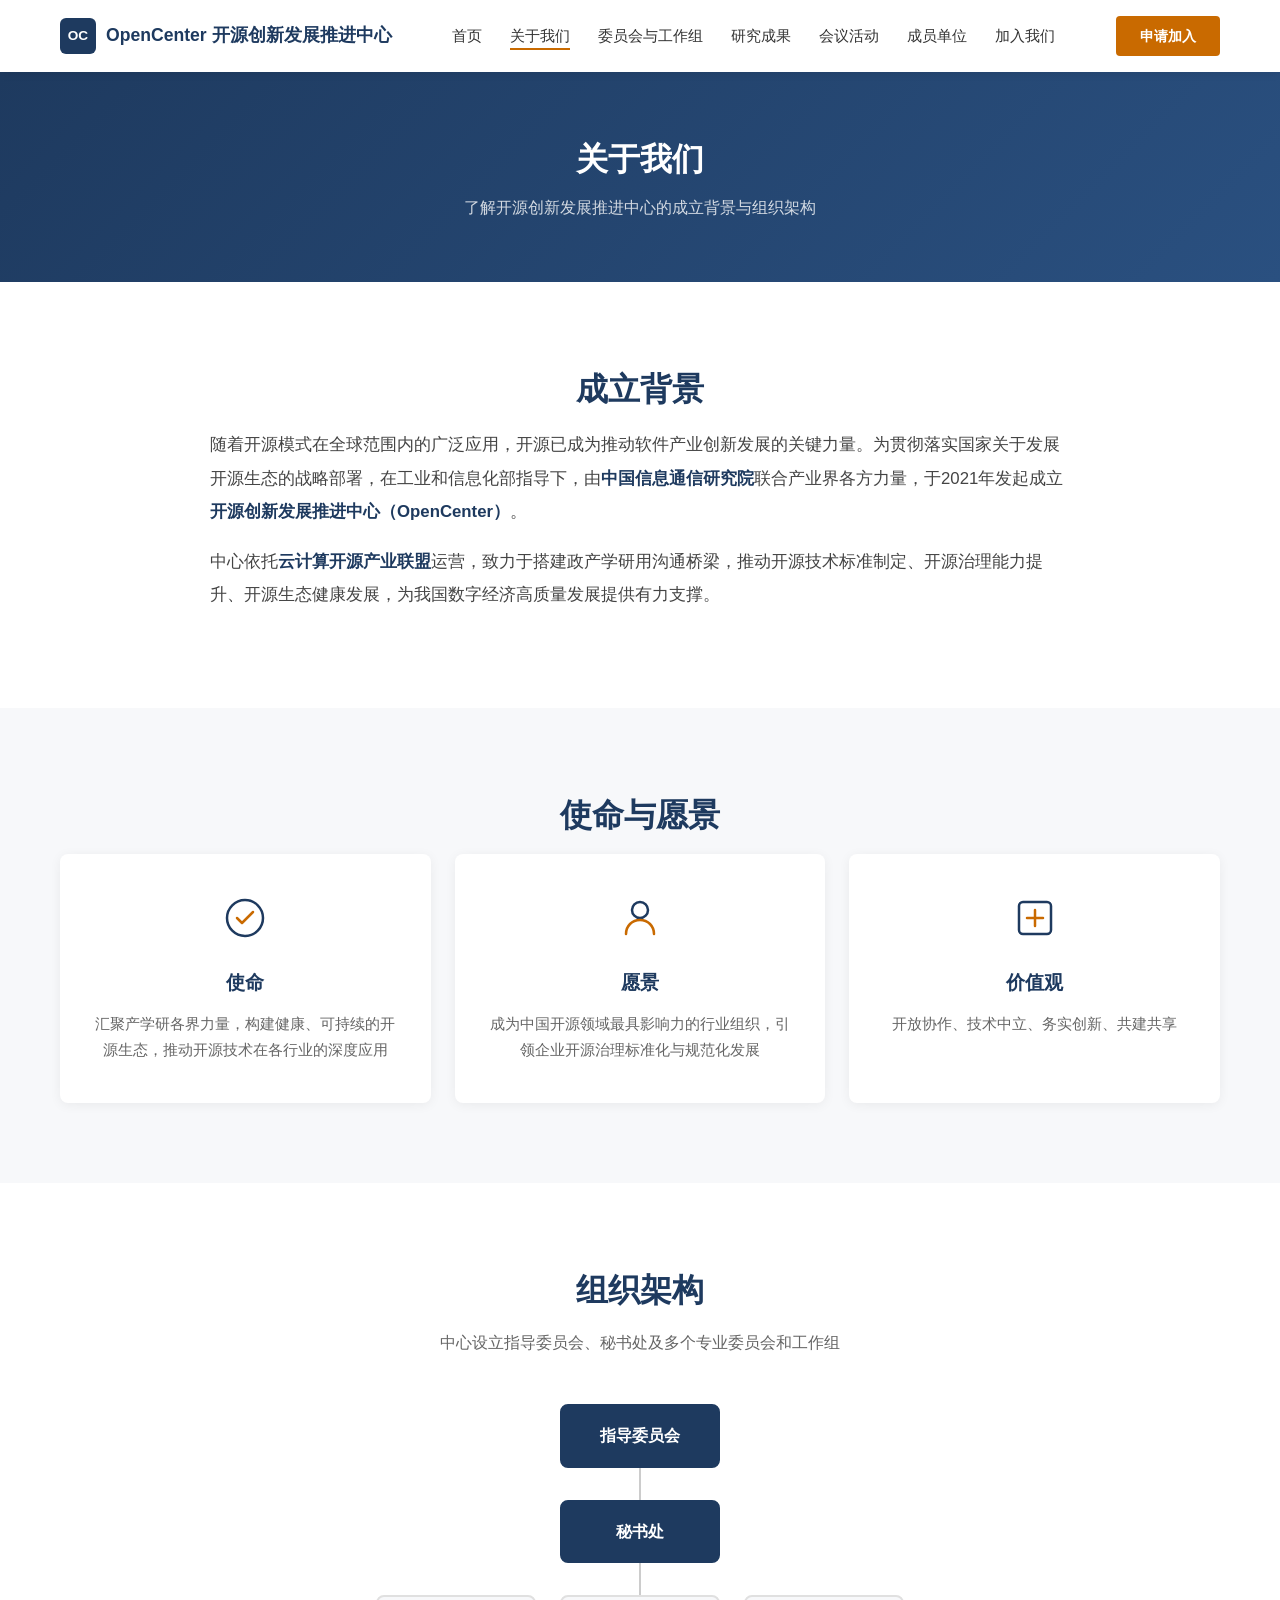
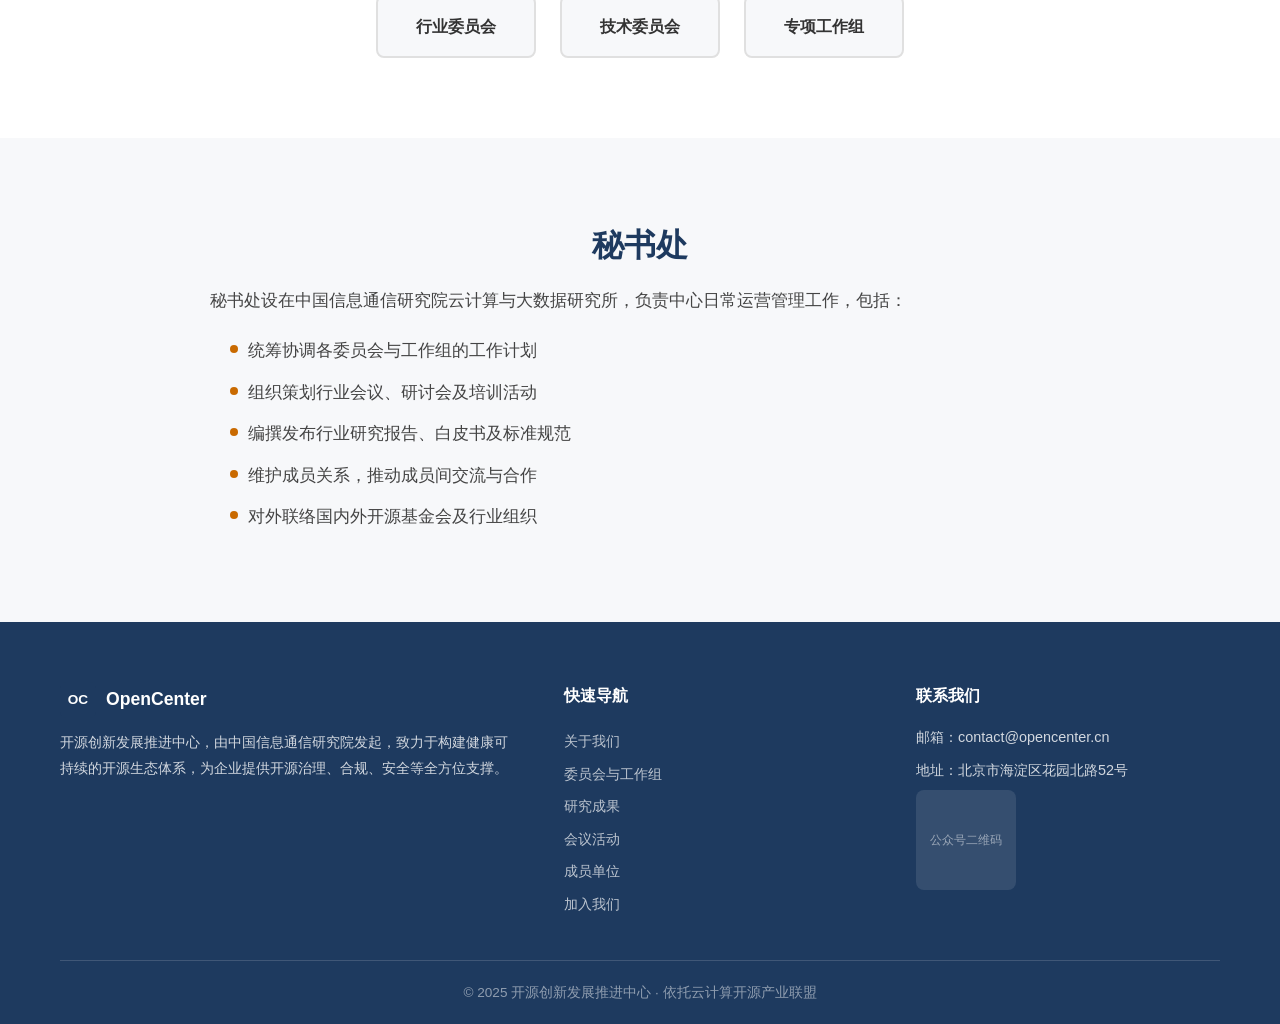
==== about.html @ 2e2fbcd4 "添加全部子页面：关于我们、委员会、研究成果、会议活动、成员单位、加入我们、自测问卷 包含分类筛选、表单提交、问卷评分等交互功能  https://claude.ai/code/session_017f" ====
<!DOCTYPE html>
<html lang="zh-CN">
<head>
  <meta charset="UTF-8">
  <meta name="viewport" content="width=device-width, initial-scale=1.0">
  <title>关于我们 - 开源创新发展推进中心</title>
  <link rel="stylesheet" href="css/style.css">
  <link rel="stylesheet" href="css/pages.css">
</head>
<body class="page-top">

  <!-- 导航栏 -->
  <nav class="navbar">
    <div class="container">
      <a href="index.html" class="navbar-logo">
        <span class="logo-icon">OC</span>
        <span>OpenCenter 开源创新发展推进中心</span>
      </a>
      <div class="navbar-toggle" id="navToggle">
        <span></span><span></span><span></span>
      </div>
      <ul class="navbar-nav" id="navMenu">
        <li><a href="index.html">首页</a></li>
        <li><a href="about.html" class="active">关于我们</a></li>
        <li><a href="committees.html">委员会与工作组</a></li>
        <li><a href="research.html">研究成果</a></li>
        <li><a href="events.html">会议活动</a></li>
        <li><a href="members.html">成员单位</a></li>
        <li><a href="join.html">加入我们</a></li>
      </ul>
      <div class="navbar-cta">
        <a href="join.html" class="btn btn-primary">申请加入</a>
      </div>
    </div>
  </nav>

  <!-- Banner -->
  <section class="page-banner">
    <h1>关于我们</h1>
    <p>了解开源创新发展推进中心的成立背景与组织架构</p>
  </section>

  <!-- 成立背景 -->
  <section class="section">
    <div class="container">
      <h2 class="section-title">成立背景</h2>
      <div class="about-intro">
        <p>随着开源模式在全球范围内的广泛应用，开源已成为推动软件产业创新发展的关键力量。为贯彻落实国家关于发展开源生态的战略部署，在工业和信息化部指导下，由<strong>中国信息通信研究院</strong>联合产业界各方力量，于2021年发起成立<strong>开源创新发展推进中心（OpenCenter）</strong>。</p>
        <p>中心依托<strong>云计算开源产业联盟</strong>运营，致力于搭建政产学研用沟通桥梁，推动开源技术标准制定、开源治理能力提升、开源生态健康发展，为我国数字经济高质量发展提供有力支撑。</p>
      </div>
    </div>
  </section>

  <!-- 使命与愿景 -->
  <section class="section" style="background:#f7f8fa;">
    <div class="container">
      <h2 class="section-title">使命与愿景</h2>
      <div class="grid-3 mission-grid">
        <div class="card mission-card">
          <div class="mission-icon">
            <svg viewBox="0 0 48 48" width="48" height="48"><circle cx="24" cy="24" r="18" fill="none" stroke="#1E3A5F" stroke-width="2.5"/><path d="M16 24l5 5 11-11" fill="none" stroke="#C96A00" stroke-width="2.5" stroke-linecap="round" stroke-linejoin="round"/></svg>
          </div>
          <h3>使命</h3>
          <p>汇聚产学研各界力量，构建健康、可持续的开源生态，推动开源技术在各行业的深度应用</p>
        </div>
        <div class="card mission-card">
          <div class="mission-icon">
            <svg viewBox="0 0 48 48" width="48" height="48"><circle cx="24" cy="16" r="8" fill="none" stroke="#1E3A5F" stroke-width="2.5"/><path d="M10 40c0-8 6-14 14-14s14 6 14 14" fill="none" stroke="#C96A00" stroke-width="2.5" stroke-linecap="round"/></svg>
          </div>
          <h3>愿景</h3>
          <p>成为中国开源领域最具影响力的行业组织，引领企业开源治理标准化与规范化发展</p>
        </div>
        <div class="card mission-card">
          <div class="mission-icon">
            <svg viewBox="0 0 48 48" width="48" height="48"><rect x="8" y="8" width="32" height="32" rx="4" fill="none" stroke="#1E3A5F" stroke-width="2.5"/><line x1="24" y1="16" x2="24" y2="32" stroke="#C96A00" stroke-width="2.5" stroke-linecap="round"/><line x1="16" y1="24" x2="32" y2="24" stroke="#C96A00" stroke-width="2.5" stroke-linecap="round"/></svg>
          </div>
          <h3>价值观</h3>
          <p>开放协作、技术中立、务实创新、共建共享</p>
        </div>
      </div>
    </div>
  </section>

  <!-- 组织架构 -->
  <section class="section">
    <div class="container">
      <h2 class="section-title">组织架构</h2>
      <p class="section-subtitle">中心设立指导委员会、秘书处及多个专业委员会和工作组</p>
      <div class="org-chart">
        <div class="org-level org-top">
          <div class="org-box org-highlight">指导委员会</div>
        </div>
        <div class="org-line"></div>
        <div class="org-level">
          <div class="org-box org-highlight">秘书处</div>
        </div>
        <div class="org-line"></div>
        <div class="org-level org-bottom">
          <div class="org-box">行业委员会</div>
          <div class="org-box">技术委员会</div>
          <div class="org-box">专项工作组</div>
        </div>
      </div>
    </div>
  </section>

  <!-- 秘书处介绍 -->
  <section class="section" style="background:#f7f8fa;">
    <div class="container">
      <h2 class="section-title">秘书处</h2>
      <div class="about-intro">
        <p>秘书处设在中国信息通信研究院云计算与大数据研究所，负责中心日常运营管理工作，包括：</p>
        <ul class="about-list">
          <li>统筹协调各委员会与工作组的工作计划</li>
          <li>组织策划行业会议、研讨会及培训活动</li>
          <li>编撰发布行业研究报告、白皮书及标准规范</li>
          <li>维护成员关系，推动成员间交流与合作</li>
          <li>对外联络国内外开源基金会及行业组织</li>
        </ul>
      </div>
    </div>
  </section>

  <!-- 页脚 -->
  <footer class="footer">
    <div class="container">
      <div class="footer-grid">
        <div class="footer-brand">
          <div class="navbar-logo" style="color:#fff;">
            <span class="logo-icon">OC</span>
            <span>OpenCenter</span>
          </div>
          <p>开源创新发展推进中心，由中国信息通信研究院发起，致力于构建健康可持续的开源生态体系，为企业提供开源治理、合规、安全等全方位支撑。</p>
        </div>
        <div class="footer-links">
          <h4>快速导航</h4>
          <a href="about.html">关于我们</a>
          <a href="committees.html">委员会与工作组</a>
          <a href="research.html">研究成果</a>
          <a href="events.html">会议活动</a>
          <a href="members.html">成员单位</a>
          <a href="join.html">加入我们</a>
        </div>
        <div class="footer-contact">
          <h4>联系我们</h4>
          <p>邮箱：contact@opencenter.cn</p>
          <p>地址：北京市海淀区花园北路52号</p>
          <div class="footer-qrcode">公众号二维码</div>
        </div>
      </div>
      <div class="footer-bottom">
        © 2025 开源创新发展推进中心 · 依托云计算开源产业联盟
      </div>
    </div>
  </footer>

  <script src="js/main.js"></script>
</body>
</html>
---- css/style.css ----
/* ============================================
   OpenCenter 开源创新发展推进中心 - 全局样式
   主色: #1E3A5F (深蓝)
   辅色: #C96A00 (橙色CTA)
   ============================================ */

/* --- Reset & Base --- */
*,
*::before,
*::after {
  margin: 0;
  padding: 0;
  box-sizing: border-box;
}

html {
  scroll-behavior: smooth;
  font-size: 16px;
}

body {
  font-family: "PingFang SC", "Microsoft YaHei", "Helvetica Neue", Arial, sans-serif;
  color: #333;
  background: #fff;
  line-height: 1.7;
}

a {
  color: #1E3A5F;
  text-decoration: none;
  transition: color 0.2s;
}

a:hover {
  color: #C96A00;
}

img {
  max-width: 100%;
  display: block;
}

ul {
  list-style: none;
}

/* --- 通用容器 --- */
.container {
  max-width: 1200px;
  margin: 0 auto;
  padding: 0 20px;
}

/* --- 通用模块间距 --- */
.section {
  padding: 80px 0;
}

.section-title {
  text-align: center;
  font-size: 2rem;
  font-weight: 700;
  color: #1E3A5F;
  margin-bottom: 12px;
}

.section-subtitle {
  text-align: center;
  font-size: 1rem;
  color: #666;
  margin-bottom: 48px;
}

/* --- 按钮 --- */
.btn {
  display: inline-block;
  padding: 12px 32px;
  border-radius: 4px;
  font-size: 1rem;
  font-weight: 600;
  cursor: pointer;
  border: none;
  transition: all 0.25s;
  text-align: center;
}

.btn-primary {
  background: #C96A00;
  color: #fff;
}

.btn-primary:hover {
  background: #b55d00;
  color: #fff;
}

.btn-outline {
  background: transparent;
  color: #fff;
  border: 2px solid #fff;
}

.btn-outline:hover {
  background: rgba(255, 255, 255, 0.15);
  color: #fff;
}

.btn-outline-blue {
  background: transparent;
  color: #1E3A5F;
  border: 2px solid #1E3A5F;
}

.btn-outline-blue:hover {
  background: #1E3A5F;
  color: #fff;
}

/* --- 导航栏 --- */
.navbar {
  position: fixed;
  top: 0;
  left: 0;
  width: 100%;
  background: #fff;
  box-shadow: 0 2px 8px rgba(0, 0, 0, 0.08);
  z-index: 1000;
  height: 72px;
}

.navbar .container {
  display: flex;
  align-items: center;
  justify-content: space-between;
  height: 100%;
}

.navbar-logo {
  display: flex;
  align-items: center;
  gap: 10px;
  font-size: 1.1rem;
  font-weight: 700;
  color: #1E3A5F;
  white-space: nowrap;
}

.navbar-logo .logo-icon {
  width: 36px;
  height: 36px;
  background: #1E3A5F;
  border-radius: 6px;
  display: flex;
  align-items: center;
  justify-content: center;
  color: #fff;
  font-weight: 800;
  font-size: 0.85rem;
  flex-shrink: 0;
}

.navbar-nav {
  display: flex;
  align-items: center;
  gap: 28px;
}

.navbar-nav a {
  font-size: 0.95rem;
  color: #333;
  font-weight: 500;
  padding: 4px 0;
  position: relative;
}

.navbar-nav a::after {
  content: "";
  position: absolute;
  bottom: -2px;
  left: 0;
  width: 0;
  height: 2px;
  background: #C96A00;
  transition: width 0.25s;
}

.navbar-nav a:hover::after,
.navbar-nav a.active::after {
  width: 100%;
}

.navbar-nav a:hover {
  color: #1E3A5F;
}

.navbar-cta .btn {
  padding: 8px 24px;
  font-size: 0.9rem;
}

/* 移动端汉堡菜单 */
.navbar-toggle {
  display: none;
  flex-direction: column;
  gap: 5px;
  cursor: pointer;
  padding: 4px;
}

.navbar-toggle span {
  width: 24px;
  height: 2px;
  background: #1E3A5F;
  border-radius: 2px;
  transition: all 0.3s;
}

/* --- 页脚 --- */
.footer {
  background: #1E3A5F;
  color: rgba(255, 255, 255, 0.8);
  padding: 60px 0 0;
}

.footer-grid {
  display: grid;
  grid-template-columns: 1.5fr 1fr 1fr;
  gap: 48px;
  padding-bottom: 40px;
}

.footer-brand p {
  font-size: 0.9rem;
  margin-top: 12px;
  line-height: 1.8;
}

.footer h4 {
  color: #fff;
  font-size: 1rem;
  margin-bottom: 16px;
}

.footer-links a {
  display: block;
  color: rgba(255, 255, 255, 0.7);
  font-size: 0.9rem;
  padding: 4px 0;
}

.footer-links a:hover {
  color: #fff;
}

.footer-contact p {
  font-size: 0.9rem;
  margin-bottom: 8px;
}

.footer-qrcode {
  width: 100px;
  height: 100px;
  background: rgba(255, 255, 255, 0.1);
  border-radius: 8px;
  display: flex;
  align-items: center;
  justify-content: center;
  font-size: 0.75rem;
  color: rgba(255, 255, 255, 0.5);
  margin-top: 8px;
}

.footer-bottom {
  border-top: 1px solid rgba(255, 255, 255, 0.15);
  padding: 20px 0;
  text-align: center;
  font-size: 0.85rem;
  color: rgba(255, 255, 255, 0.5);
}

/* --- 通用卡片 --- */
.card {
  background: #fff;
  border-radius: 8px;
  padding: 32px 24px;
  box-shadow: 0 2px 12px rgba(0, 0, 0, 0.06);
  transition: box-shadow 0.25s, transform 0.25s;
}

.card:hover {
  box-shadow: 0 6px 24px rgba(0, 0, 0, 0.1);
  transform: translateY(-2px);
}

/* --- 3列网格 --- */
.grid-3 {
  display: grid;
  grid-template-columns: repeat(3, 1fr);
  gap: 24px;
}

/* --- 页面顶部间距（导航栏占位） --- */
.page-top {
  padding-top: 72px;
}

/* --- 子页面通用Banner --- */
.page-banner {
  background: linear-gradient(135deg, #1E3A5F 0%, #2a5080 100%);
  padding: 60px 0;
  text-align: center;
  color: #fff;
}

.page-banner h1 {
  font-size: 2rem;
  margin-bottom: 8px;
}

.page-banner p {
  font-size: 1rem;
  opacity: 0.8;
}

/* ============================================
   响应式
   ============================================ */

/* 平板 */
@media (max-width: 992px) {
  .grid-3 {
    grid-template-columns: repeat(2, 1fr);
  }

  .footer-grid {
    grid-template-columns: 1fr 1fr;
  }

  .navbar-nav {
    display: none;
    position: absolute;
    top: 72px;
    left: 0;
    width: 100%;
    background: #fff;
    flex-direction: column;
    padding: 16px 20px;
    gap: 12px;
    box-shadow: 0 4px 12px rgba(0, 0, 0, 0.08);
  }

  .navbar-nav.active {
    display: flex;
  }

  .navbar-toggle {
    display: flex;
  }

  .navbar-cta {
    display: none;
  }
}

/* 手机 */
@media (max-width: 576px) {
  .section {
    padding: 48px 0;
  }

  .section-title {
    font-size: 1.5rem;
  }

  .grid-3 {
    grid-template-columns: 1fr;
  }

  .footer-grid {
    grid-template-columns: 1fr;
    gap: 32px;
  }

  .page-banner {
    padding: 40px 0;
  }

  .page-banner h1 {
    font-size: 1.5rem;
  }
}
---- css/pages.css ----
/* ============================================
   子页面公共样式
   ============================================ */

/* --- 关于我们 --- */
.about-intro {
  max-width: 860px;
  margin: 0 auto;
  font-size: 1.05rem;
  line-height: 2;
  color: #444;
}

.about-intro p {
  margin-bottom: 16px;
}

.about-intro strong {
  color: #1E3A5F;
}

.about-list {
  margin-top: 12px;
  padding-left: 20px;
}

.about-list li {
  position: relative;
  padding-left: 18px;
  margin-bottom: 8px;
  list-style: none;
}

.about-list li::before {
  content: "";
  position: absolute;
  left: 0;
  top: 11px;
  width: 8px;
  height: 8px;
  background: #C96A00;
  border-radius: 50%;
}

/* 使命愿景卡片 */
.mission-card {
  text-align: center;
  padding: 40px 28px;
}

.mission-icon {
  margin-bottom: 16px;
}

.mission-card h3 {
  font-size: 1.2rem;
  color: #1E3A5F;
  margin-bottom: 12px;
}

.mission-card p {
  color: #666;
  font-size: 0.95rem;
}

/* 组织架构图 */
.org-chart {
  max-width: 700px;
  margin: 0 auto;
  text-align: center;
}

.org-level {
  display: flex;
  justify-content: center;
  gap: 24px;
  flex-wrap: wrap;
}

.org-box {
  background: #f7f8fa;
  border: 2px solid #e0e0e0;
  border-radius: 8px;
  padding: 16px 32px;
  font-size: 1rem;
  font-weight: 600;
  color: #333;
  min-width: 160px;
}

.org-highlight {
  background: #1E3A5F;
  color: #fff;
  border-color: #1E3A5F;
}

.org-line {
  width: 2px;
  height: 32px;
  background: #ccc;
  margin: 0 auto;
}

/* --- 委员会与工作组 --- */
.wg-card {
  padding: 28px 24px;
}

.wg-badge {
  display: inline-block;
  background: #e8f0fc;
  color: #1E3A5F;
  font-size: 0.75rem;
  font-weight: 600;
  padding: 3px 10px;
  border-radius: 3px;
  margin-bottom: 12px;
}

.wg-badge-tech {
  background: #e6f7ee;
  color: #1a7a42;
}

.wg-badge-special {
  background: #fef3e6;
  color: #C96A00;
}

.wg-card h3 {
  font-size: 1.15rem;
  color: #1E3A5F;
  margin-bottom: 8px;
}

.wg-direction {
  font-size: 0.9rem;
  color: #666;
  margin-bottom: 16px;
}

.wg-meta {
  display: flex;
  flex-direction: column;
  gap: 4px;
  font-size: 0.85rem;
  color: #999;
  margin-bottom: 16px;
}

/* --- 研究成果 --- */
.filter-bar {
  display: flex;
  justify-content: center;
  gap: 8px;
  margin-bottom: 36px;
  flex-wrap: wrap;
}

.filter-btn {
  padding: 8px 24px;
  border: 2px solid #e0e0e0;
  background: #fff;
  border-radius: 4px;
  font-size: 0.9rem;
  color: #666;
  cursor: pointer;
  transition: all 0.2s;
}

.filter-btn:hover {
  border-color: #1E3A5F;
  color: #1E3A5F;
}

.filter-btn.active {
  background: #1E3A5F;
  color: #fff;
  border-color: #1E3A5F;
}

.report-card-full {
  padding: 0;
  overflow: hidden;
}

.report-cover-full {
  height: 140px;
  background: linear-gradient(135deg, #1E3A5F, #2a5080);
  display: flex;
  align-items: center;
  justify-content: center;
}

.report-cover-full span {
  color: rgba(255, 255, 255, 0.8);
  font-size: 0.9rem;
  border: 1px solid rgba(255, 255, 255, 0.3);
  padding: 4px 14px;
  border-radius: 4px;
}

.report-cover-green {
  background: linear-gradient(135deg, #1a6b40, #2a8a5a);
}

.report-cover-orange {
  background: linear-gradient(135deg, #b35e00, #d4800a);
}

.report-info {
  padding: 20px 24px 24px;
}

.report-info h3 {
  font-size: 1.05rem;
  color: #333;
  margin-bottom: 8px;
}

.report-info p {
  font-size: 0.9rem;
  color: #666;
  margin-bottom: 12px;
}

.report-meta {
  display: flex;
  align-items: center;
  gap: 12px;
  margin-bottom: 16px;
  font-size: 0.8rem;
  color: #999;
}

.report-tag {
  background: #e8f0fc;
  color: #1E3A5F;
  padding: 2px 8px;
  border-radius: 3px;
  font-weight: 600;
}

.tag-report {
  background: #e6f7ee;
  color: #1a7a42;
}

.tag-standard {
  background: #fef3e6;
  color: #C96A00;
}

.report-card-full.hidden {
  display: none;
}

/* --- 会议活动 --- */
.event-card {
  padding: 28px 24px;
}

.event-date-badge {
  display: inline-flex;
  flex-direction: column;
  align-items: center;
  background: #1E3A5F;
  color: #fff;
  border-radius: 6px;
  padding: 8px 14px;
  margin-bottom: 16px;
  line-height: 1.2;
}

.event-date-badge .event-month {
  font-size: 0.75rem;
  opacity: 0.8;
}

.event-date-badge .event-day {
  font-size: 1.4rem;
  font-weight: 800;
}

.event-upcoming .event-date-badge {
  background: #C96A00;
}

.event-card h3 {
  font-size: 1.1rem;
  color: #1E3A5F;
  margin-bottom: 8px;
}

.event-card p {
  font-size: 0.9rem;
  color: #666;
  margin-bottom: 12px;
}

.event-status {
  display: inline-block;
  font-size: 0.8rem;
  padding: 3px 10px;
  border-radius: 3px;
  margin-bottom: 12px;
}

.status-upcoming {
  background: #fef3e6;
  color: #C96A00;
  font-weight: 600;
}

.status-past {
  background: #f0f0f0;
  color: #999;
}

/* --- 成员单位 --- */
.member-tier {
  margin-bottom: 48px;
}

.tier-title {
  font-size: 1.2rem;
  color: #1E3A5F;
  font-weight: 700;
  margin-bottom: 20px;
  padding-bottom: 10px;
  border-bottom: 2px solid #e0e0e0;
  display: flex;
  align-items: center;
  gap: 8px;
}

.tier-badge {
  display: inline-block;
  padding: 2px 10px;
  border-radius: 3px;
  font-size: 0.75rem;
  font-weight: 700;
  color: #fff;
}

.tier-platinum .tier-badge { background: #8a7d65; }
.tier-gold .tier-badge { background: #c9a800; }
.tier-silver .tier-badge { background: #8a8a8a; }
.tier-normal .tier-badge { background: #1E3A5F; }

.member-logo-grid {
  display: grid;
  gap: 16px;
}

.tier-platinum .member-logo-grid {
  grid-template-columns: repeat(4, 1fr);
}

.tier-gold .member-logo-grid {
  grid-template-columns: repeat(6, 1fr);
}

.tier-silver .member-logo-grid,
.tier-normal .member-logo-grid {
  grid-template-columns: repeat(8, 1fr);
}

.member-logo {
  height: 64px;
  background: #f5f5f5;
  border-radius: 6px;
  display: flex;
  align-items: center;
  justify-content: center;
  font-size: 0.8rem;
  color: #999;
  transition: all 0.25s;
  border: 1px solid #eee;
}

.member-logo:hover {
  background: #fff;
  color: #1E3A5F;
  border-color: #1E3A5F;
}

.tier-platinum .member-logo {
  height: 80px;
  font-size: 0.9rem;
  border: 2px solid #d4c9a8;
}

.tier-gold .member-logo {
  height: 72px;
  border: 2px solid #e8d990;
}

/* --- 加入我们 --- */
.benefits-table {
  width: 100%;
  border-collapse: collapse;
  margin-bottom: 48px;
  font-size: 0.9rem;
}

.benefits-table th,
.benefits-table td {
  padding: 14px 16px;
  text-align: center;
  border: 1px solid #e0e0e0;
}

.benefits-table thead th {
  background: #1E3A5F;
  color: #fff;
  font-weight: 600;
}

.benefits-table thead th:first-child {
  text-align: left;
}

.benefits-table tbody td:first-child {
  text-align: left;
  font-weight: 500;
  color: #333;
}

.benefits-table tbody tr:nth-child(even) {
  background: #f9fafb;
}

.check-mark {
  color: #1a7a42;
  font-weight: 700;
}

.cross-mark {
  color: #ccc;
}

/* 申请流程 */
.process-steps {
  display: flex;
  justify-content: center;
  gap: 0;
  margin: 48px 0;
  flex-wrap: wrap;
}

.process-step {
  text-align: center;
  flex: 1;
  min-width: 140px;
  padding: 0 16px;
  position: relative;
}

.step-number {
  width: 48px;
  height: 48px;
  background: #1E3A5F;
  color: #fff;
  border-radius: 50%;
  display: flex;
  align-items: center;
  justify-content: center;
  font-size: 1.2rem;
  font-weight: 700;
  margin: 0 auto 12px;
}

.process-step h4 {
  font-size: 0.95rem;
  color: #333;
  margin-bottom: 4px;
}

.process-step p {
  font-size: 0.8rem;
  color: #999;
}

.process-step::after {
  content: "";
  position: absolute;
  top: 24px;
  right: -16px;
  width: 32px;
  height: 2px;
  background: #ccc;
}

.process-step:last-child::after {
  display: none;
}

/* 申请表单 */
.join-form {
  max-width: 600px;
  margin: 0 auto;
  background: #f7f8fa;
  border-radius: 12px;
  padding: 40px;
}

.form-group {
  margin-bottom: 20px;
}

.form-group label {
  display: block;
  font-size: 0.9rem;
  font-weight: 600;
  color: #333;
  margin-bottom: 6px;
}

.form-group input,
.form-group select,
.form-group textarea {
  width: 100%;
  padding: 10px 14px;
  border: 1px solid #ddd;
  border-radius: 6px;
  font-size: 0.95rem;
  font-family: inherit;
  transition: border-color 0.2s;
  background: #fff;
}

.form-group input:focus,
.form-group select:focus,
.form-group textarea:focus {
  outline: none;
  border-color: #1E3A5F;
}

.form-group textarea {
  height: 100px;
  resize: vertical;
}

.form-submit {
  text-align: center;
  margin-top: 24px;
}

.form-success {
  display: none;
  text-align: center;
  padding: 40px;
}

.form-success h3 {
  font-size: 1.3rem;
  color: #1a7a42;
  margin-bottom: 12px;
}

.form-success p {
  color: #666;
}

/* --- 自测问卷 --- */
.quiz-container {
  max-width: 700px;
  margin: 0 auto;
}

.quiz-question {
  background: #f7f8fa;
  border-radius: 10px;
  padding: 28px;
  margin-bottom: 24px;
}

.quiz-question h3 {
  font-size: 1rem;
  color: #1E3A5F;
  margin-bottom: 16px;
  font-weight: 600;
}

.quiz-options label {
  display: block;
  padding: 10px 16px;
  margin-bottom: 8px;
  background: #fff;
  border: 1px solid #e0e0e0;
  border-radius: 6px;
  cursor: pointer;
  font-size: 0.9rem;
  transition: all 0.2s;
}

.quiz-options label:hover {
  border-color: #1E3A5F;
}

.quiz-options input[type="radio"] {
  margin-right: 8px;
}

.quiz-result {
  display: none;
  text-align: center;
  padding: 48px 24px;
  background: #f7f8fa;
  border-radius: 12px;
}

.quiz-result h3 {
  font-size: 1.5rem;
  color: #1E3A5F;
  margin-bottom: 12px;
}

.quiz-result p {
  color: #666;
  margin-bottom: 24px;
}

/* --- 响应式补充 --- */
@media (max-width: 992px) {
  .tier-platinum .member-logo-grid {
    grid-template-columns: repeat(3, 1fr);
  }
  .tier-gold .member-logo-grid {
    grid-template-columns: repeat(4, 1fr);
  }
  .tier-silver .member-logo-grid,
  .tier-normal .member-logo-grid {
    grid-template-columns: repeat(4, 1fr);
  }

  .benefits-table {
    font-size: 0.8rem;
  }
  .benefits-table th,
  .benefits-table td {
    padding: 10px 8px;
  }
}

@media (max-width: 576px) {
  .tier-platinum .member-logo-grid,
  .tier-gold .member-logo-grid {
    grid-template-columns: repeat(2, 1fr);
  }
  .tier-silver .member-logo-grid,
  .tier-normal .member-logo-grid {
    grid-template-columns: repeat(3, 1fr);
  }

  .process-steps {
    flex-direction: column;
    align-items: center;
    gap: 20px;
  }
  .process-step::after {
    display: none;
  }

  .join-form {
    padding: 24px 20px;
  }

  .benefits-table {
    font-size: 0.7rem;
  }
}
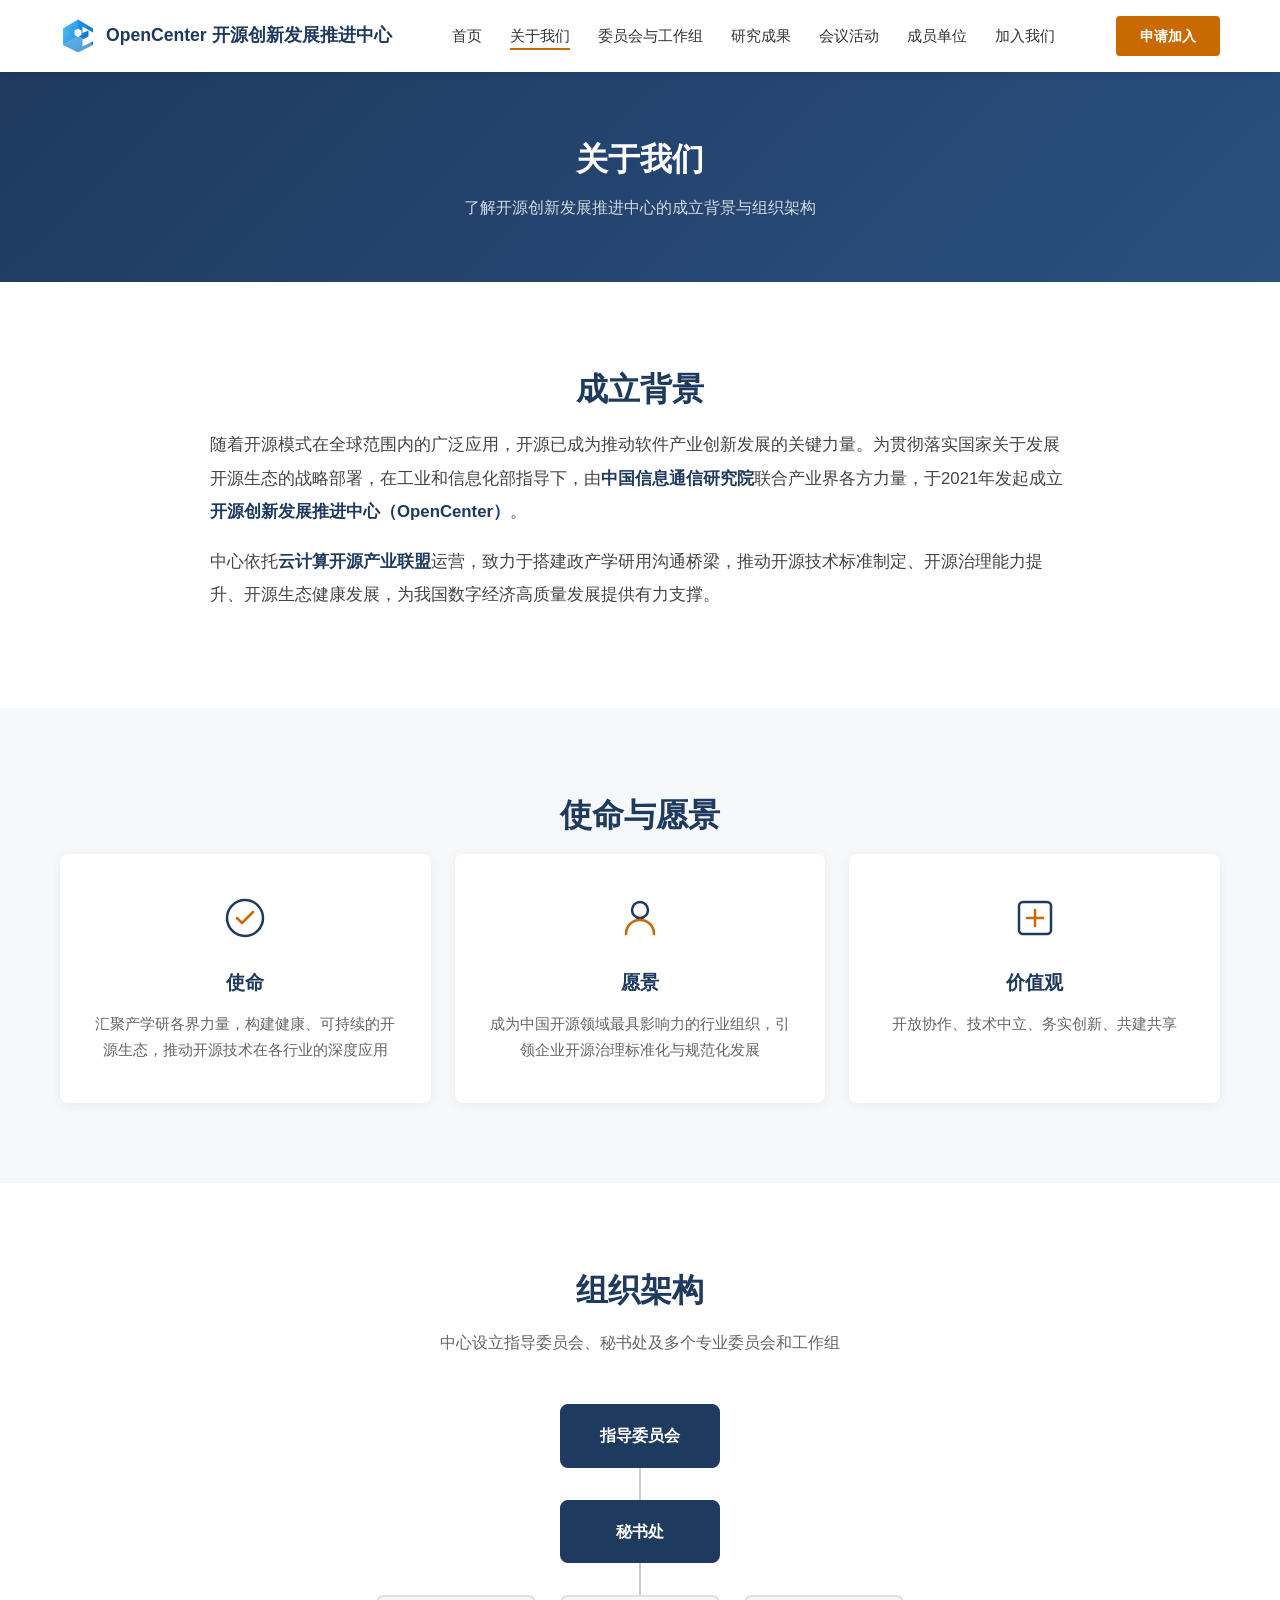
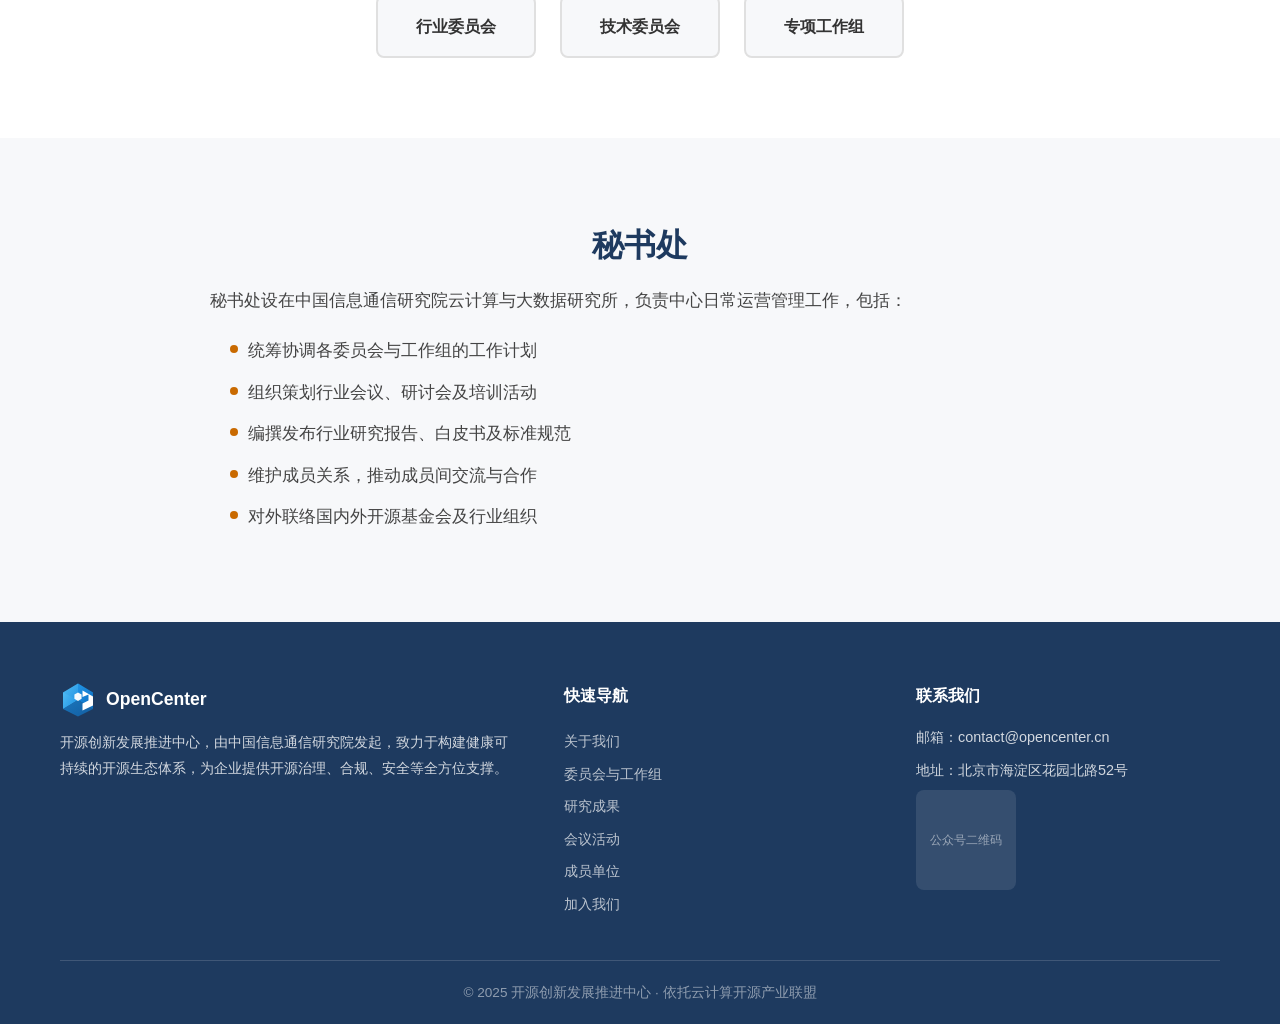
==== commit 6a3c203f: "替换Logo为实际品牌图标，所有页面统一更新 https://claude.ai/code/session_017f9sECmCyYtahqKe2KrUcT" ====
--- a/about.html
+++ b/about.html
@@ -13,7 +13,7 @@
   <nav class="navbar">
     <div class="container">
       <a href="index.html" class="navbar-logo">
-        <span class="logo-icon">OC</span>
+        <img src="images/logo.svg" alt="OpenCenter" class="logo-img">
         <span>OpenCenter 开源创新发展推进中心</span>
       </a>
       <div class="navbar-toggle" id="navToggle">
@@ -127,7 +127,7 @@
       <div class="footer-grid">
         <div class="footer-brand">
           <div class="navbar-logo" style="color:#fff;">
-            <span class="logo-icon">OC</span>
+            <img src="images/logo.svg" alt="OpenCenter" class="logo-img">
             <span>OpenCenter</span>
           </div>
           <p>开源创新发展推进中心，由中国信息通信研究院发起，致力于构建健康可持续的开源生态体系，为企业提供开源治理、合规、安全等全方位支撑。</p>
--- a/css/style.css
+++ b/css/style.css
@@ -145,17 +145,9 @@
   white-space: nowrap;
 }
 
-.navbar-logo .logo-icon {
+.navbar-logo .logo-img {
   width: 36px;
   height: 36px;
-  background: #1E3A5F;
-  border-radius: 6px;
-  display: flex;
-  align-items: center;
-  justify-content: center;
-  color: #fff;
-  font-weight: 800;
-  font-size: 0.85rem;
   flex-shrink: 0;
 }
 
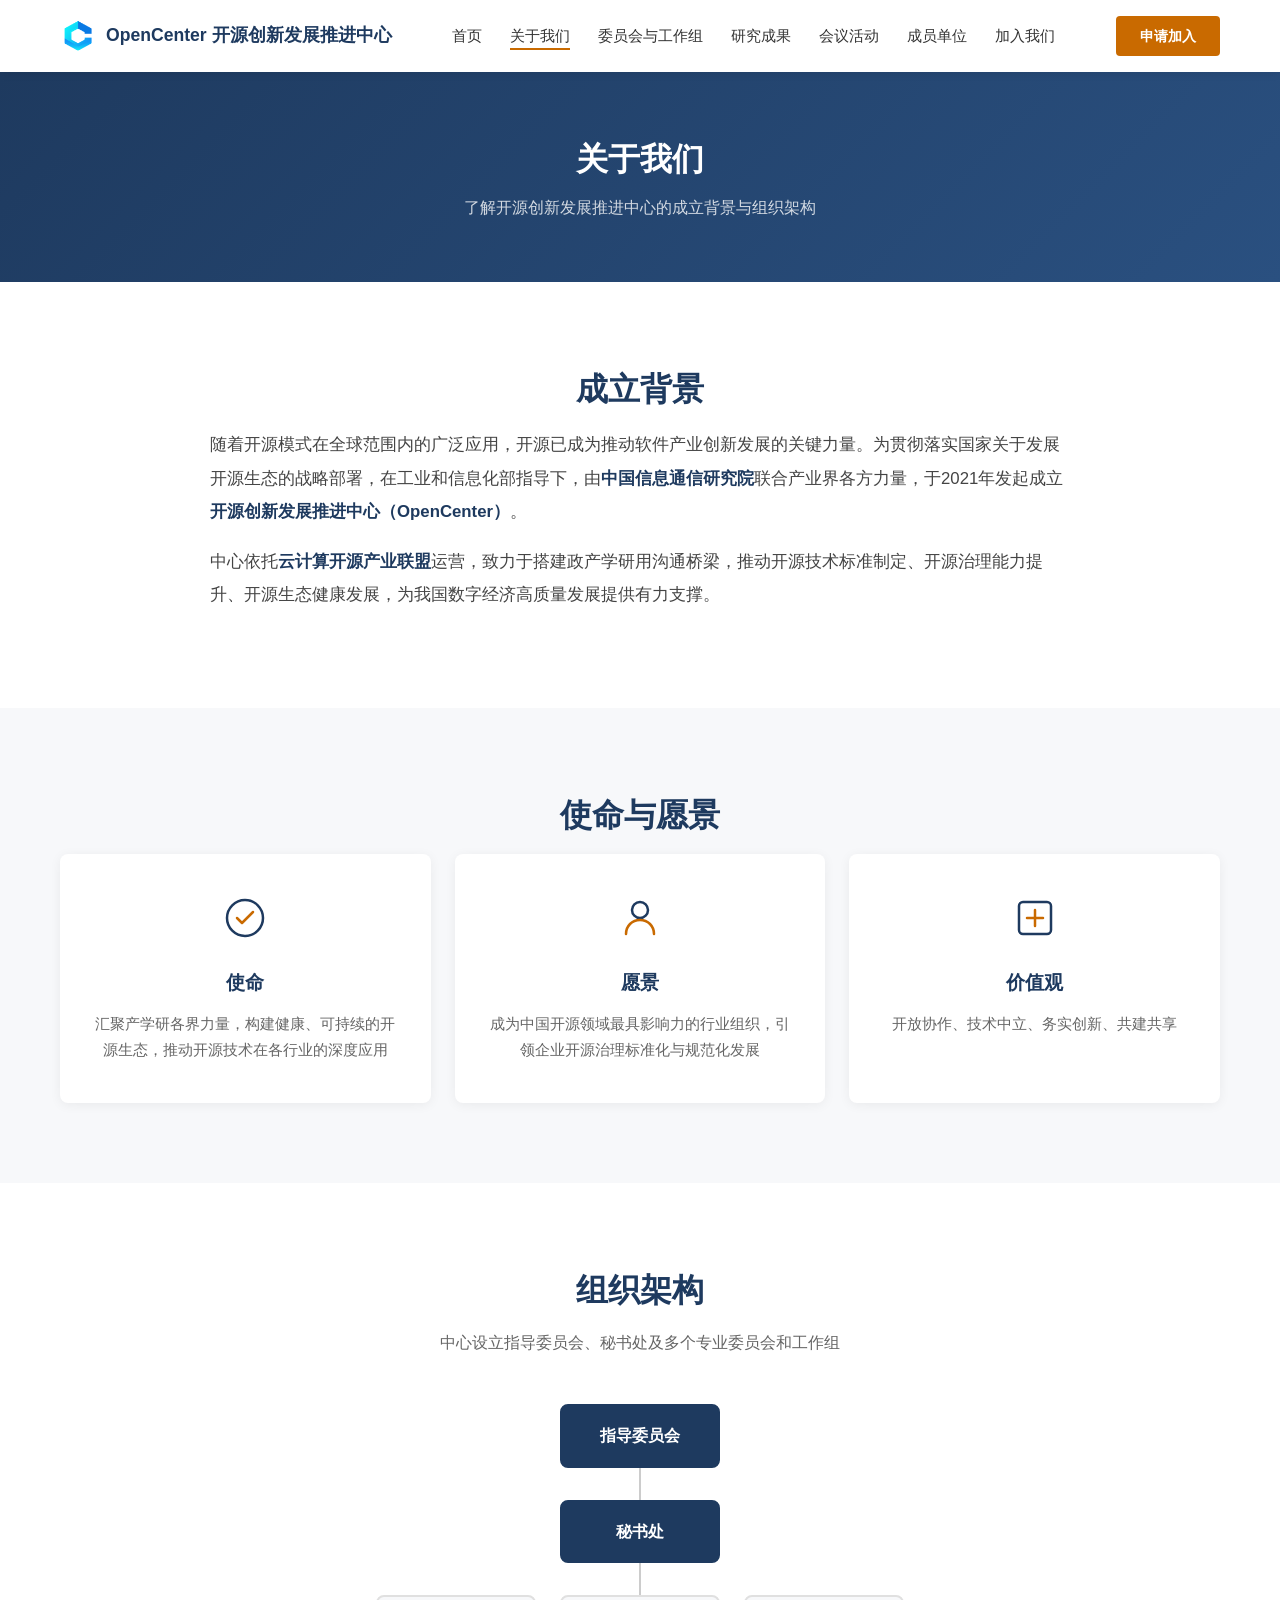
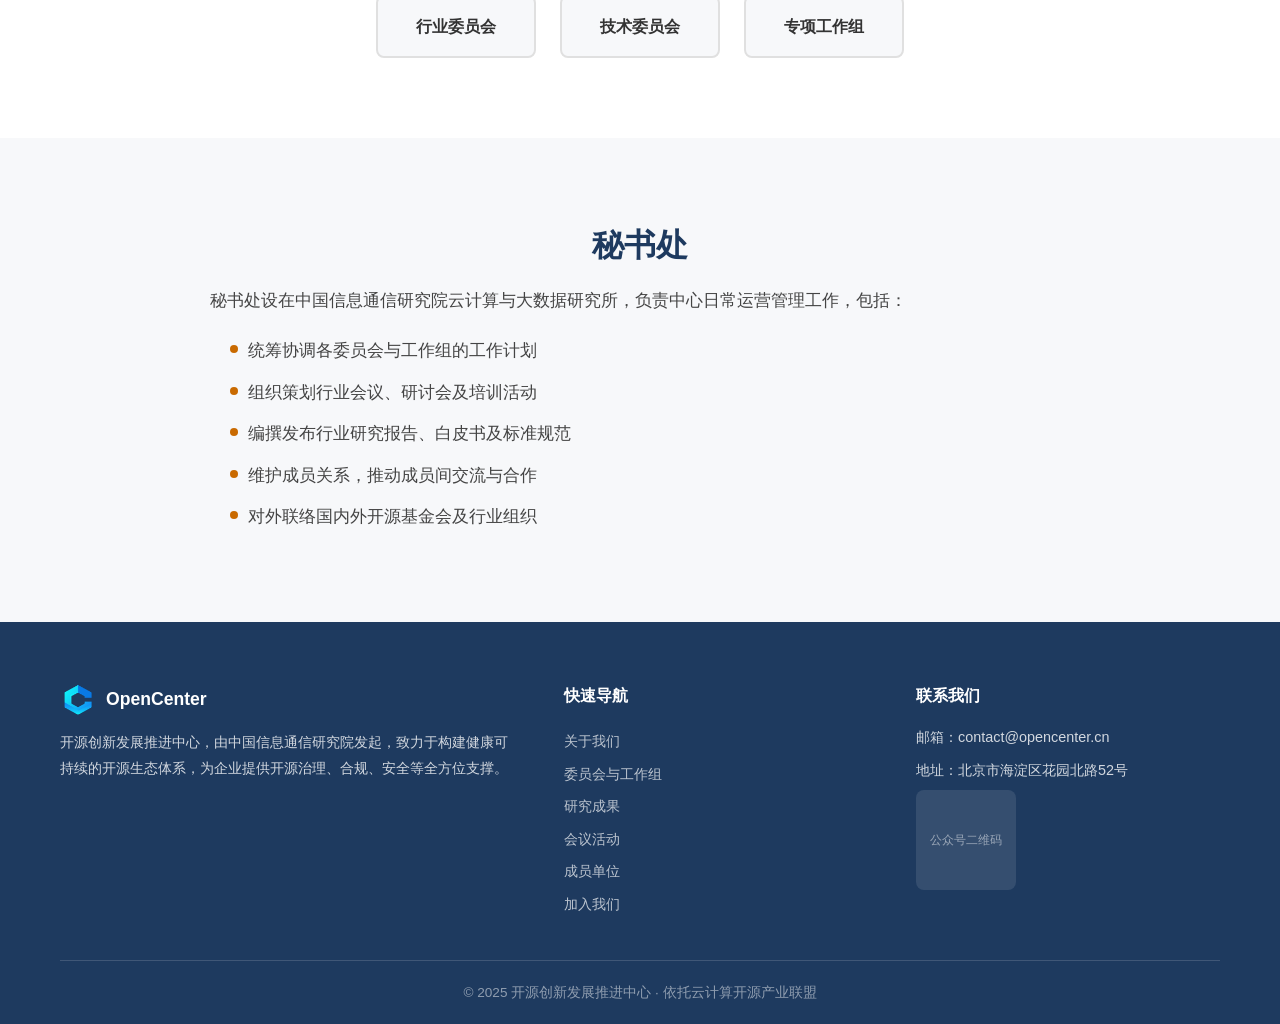
==== commit ac137078: "删除旧SVG logo，改用opencenter.png https://claude.ai/code/session_017f9sECmCyYtahqKe2KrUcT" ====
--- a/about.html
+++ b/about.html
@@ -13,7 +13,7 @@
   <nav class="navbar">
     <div class="container">
       <a href="index.html" class="navbar-logo">
-        <img src="images/logo.svg" alt="OpenCenter" class="logo-img">
+        <img src="images/opencenter.png" alt="OpenCenter" class="logo-img">
         <span>OpenCenter 开源创新发展推进中心</span>
       </a>
       <div class="navbar-toggle" id="navToggle">
@@ -127,7 +127,7 @@
       <div class="footer-grid">
         <div class="footer-brand">
           <div class="navbar-logo" style="color:#fff;">
-            <img src="images/logo.svg" alt="OpenCenter" class="logo-img">
+            <img src="images/opencenter.png" alt="OpenCenter" class="logo-img">
             <span>OpenCenter</span>
           </div>
           <p>开源创新发展推进中心，由中国信息通信研究院发起，致力于构建健康可持续的开源生态体系，为企业提供开源治理、合规、安全等全方位支撑。</p>
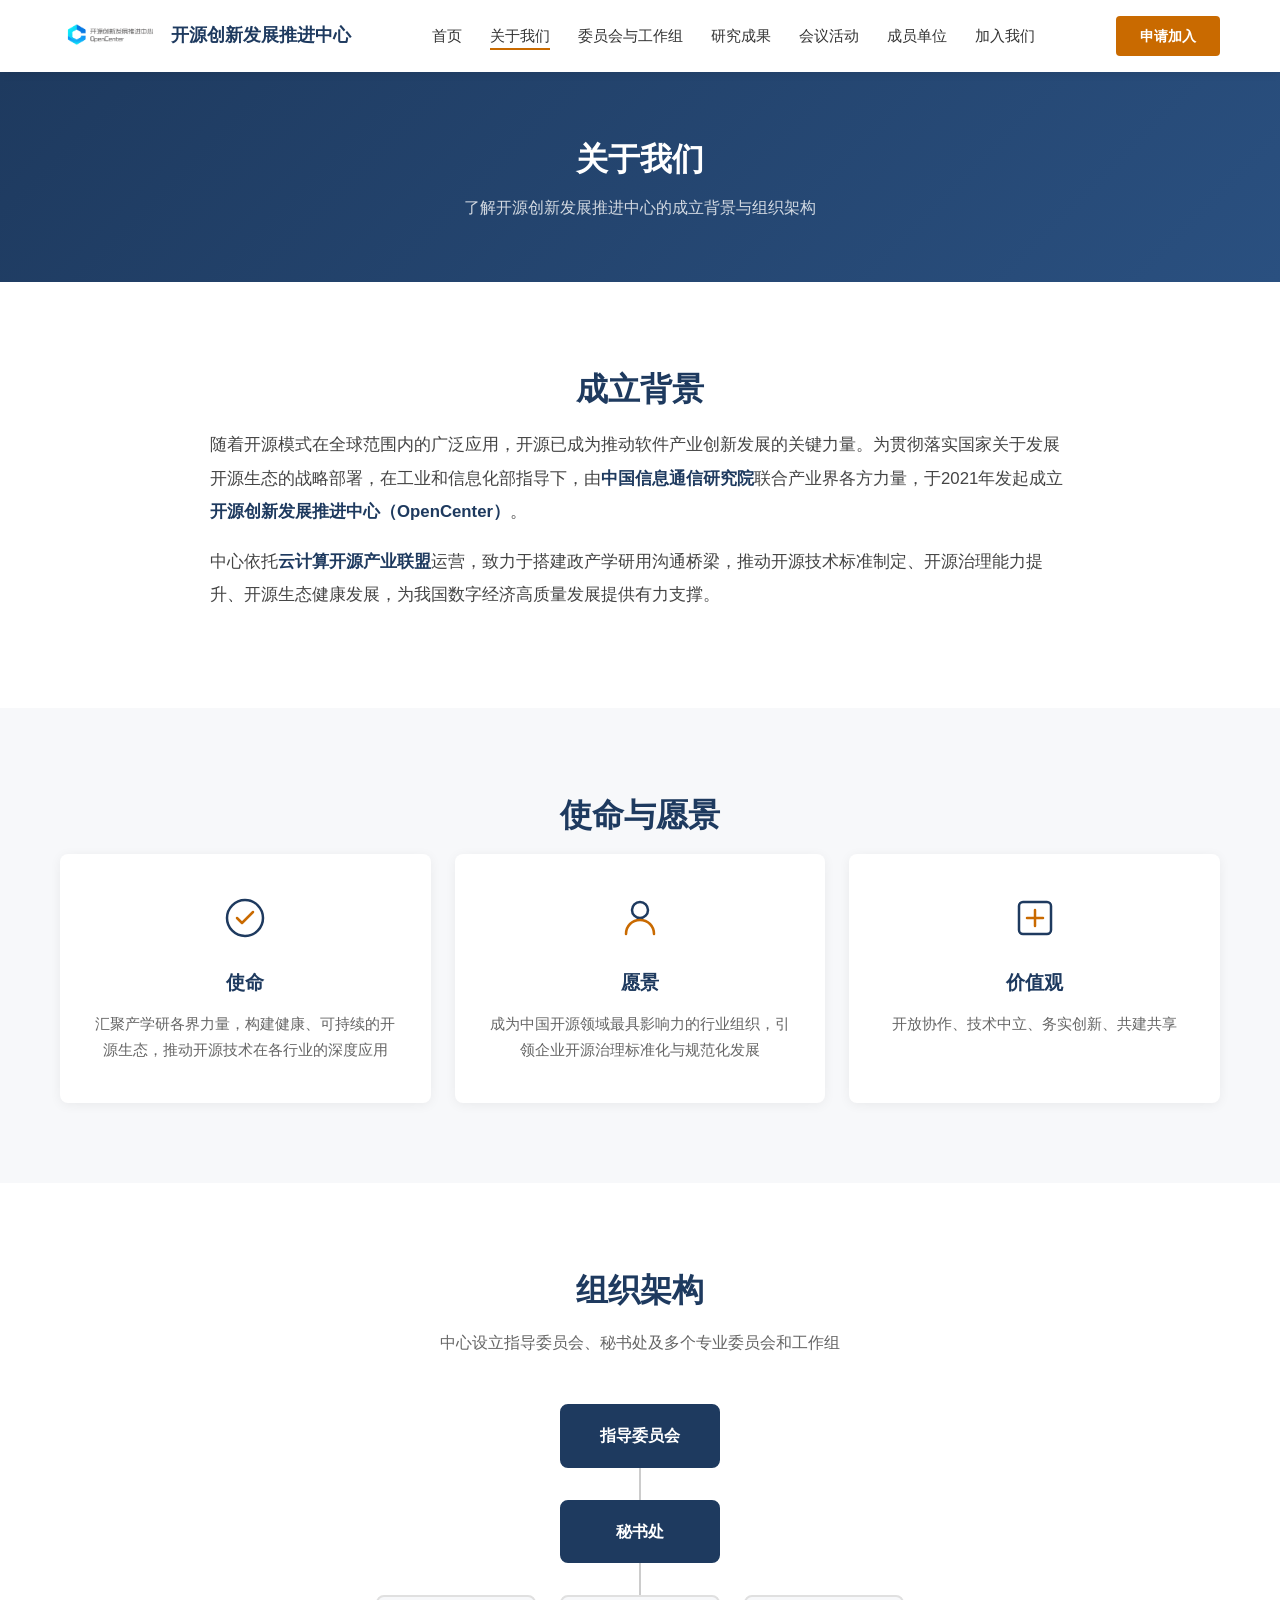
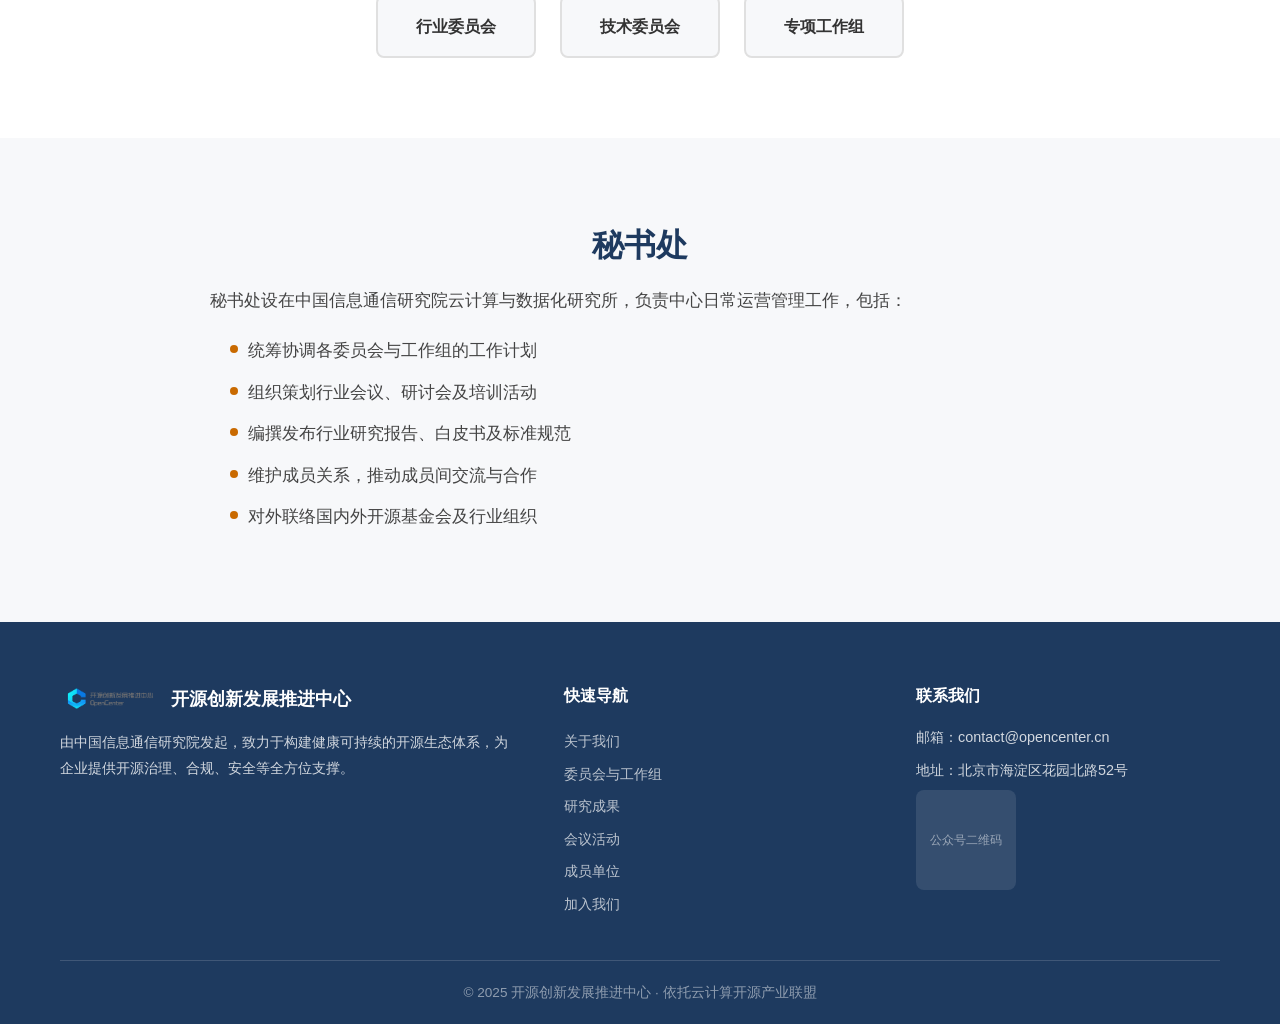
==== commit a18ae716: "批量修改：去掉导航栏OpenCenter、开源项目改为开源案例、研究所改名、加入我们弹窗表单、logo自适应宽度 https://claude.ai/code/session_017f9sECmCyY" ====
--- a/about.html
+++ b/about.html
@@ -14,7 +14,7 @@
     <div class="container">
       <a href="index.html" class="navbar-logo">
         <img src="images/opencenter.png" alt="OpenCenter" class="logo-img">
-        <span>OpenCenter 开源创新发展推进中心</span>
+        <span>开源创新发展推进中心</span>
       </a>
       <div class="navbar-toggle" id="navToggle">
         <span></span><span></span><span></span>
@@ -109,7 +109,7 @@
     <div class="container">
       <h2 class="section-title">秘书处</h2>
       <div class="about-intro">
-        <p>秘书处设在中国信息通信研究院云计算与大数据研究所，负责中心日常运营管理工作，包括：</p>
+        <p>秘书处设在中国信息通信研究院云计算与数据化研究所，负责中心日常运营管理工作，包括：</p>
         <ul class="about-list">
           <li>统筹协调各委员会与工作组的工作计划</li>
           <li>组织策划行业会议、研讨会及培训活动</li>
@@ -128,9 +128,9 @@
         <div class="footer-brand">
           <div class="navbar-logo" style="color:#fff;">
             <img src="images/opencenter.png" alt="OpenCenter" class="logo-img">
-            <span>OpenCenter</span>
+            <span>开源创新发展推进中心</span>
           </div>
-          <p>开源创新发展推进中心，由中国信息通信研究院发起，致力于构建健康可持续的开源生态体系，为企业提供开源治理、合规、安全等全方位支撑。</p>
+          <p>由中国信息通信研究院发起，致力于构建健康可持续的开源生态体系，为企业提供开源治理、合规、安全等全方位支撑。</p>
         </div>
         <div class="footer-links">
           <h4>快速导航</h4>
--- a/css/style.css
+++ b/css/style.css
@@ -146,9 +146,66 @@
 }
 
 .navbar-logo .logo-img {
-  width: 36px;
   height: 36px;
+  width: auto;
   flex-shrink: 0;
+}
+
+/* --- 弹窗 --- */
+.modal-overlay {
+  position: fixed;
+  inset: 0;
+  background: rgba(0, 0, 0, 0.5);
+  z-index: 2000;
+  display: flex;
+  align-items: center;
+  justify-content: center;
+  padding: 20px;
+}
+
+.modal-overlay.hidden {
+  display: none;
+}
+
+.modal {
+  background: #fff;
+  border-radius: 12px;
+  max-width: 560px;
+  width: 100%;
+  max-height: 90vh;
+  overflow-y: auto;
+  padding: 36px 32px;
+  position: relative;
+  box-shadow: 0 12px 48px rgba(0, 0, 0, 0.2);
+}
+
+.modal-close {
+  position: absolute;
+  top: 12px;
+  right: 16px;
+  background: none;
+  border: none;
+  font-size: 1.5rem;
+  color: #999;
+  cursor: pointer;
+  line-height: 1;
+  padding: 4px;
+}
+
+.modal-close:hover {
+  color: #333;
+}
+
+.modal h2 {
+  font-size: 1.4rem;
+  color: #1E3A5F;
+  margin-bottom: 8px;
+}
+
+.modal > p {
+  font-size: 0.9rem;
+  color: #666;
+  margin-bottom: 24px;
 }
 
 .navbar-nav {
